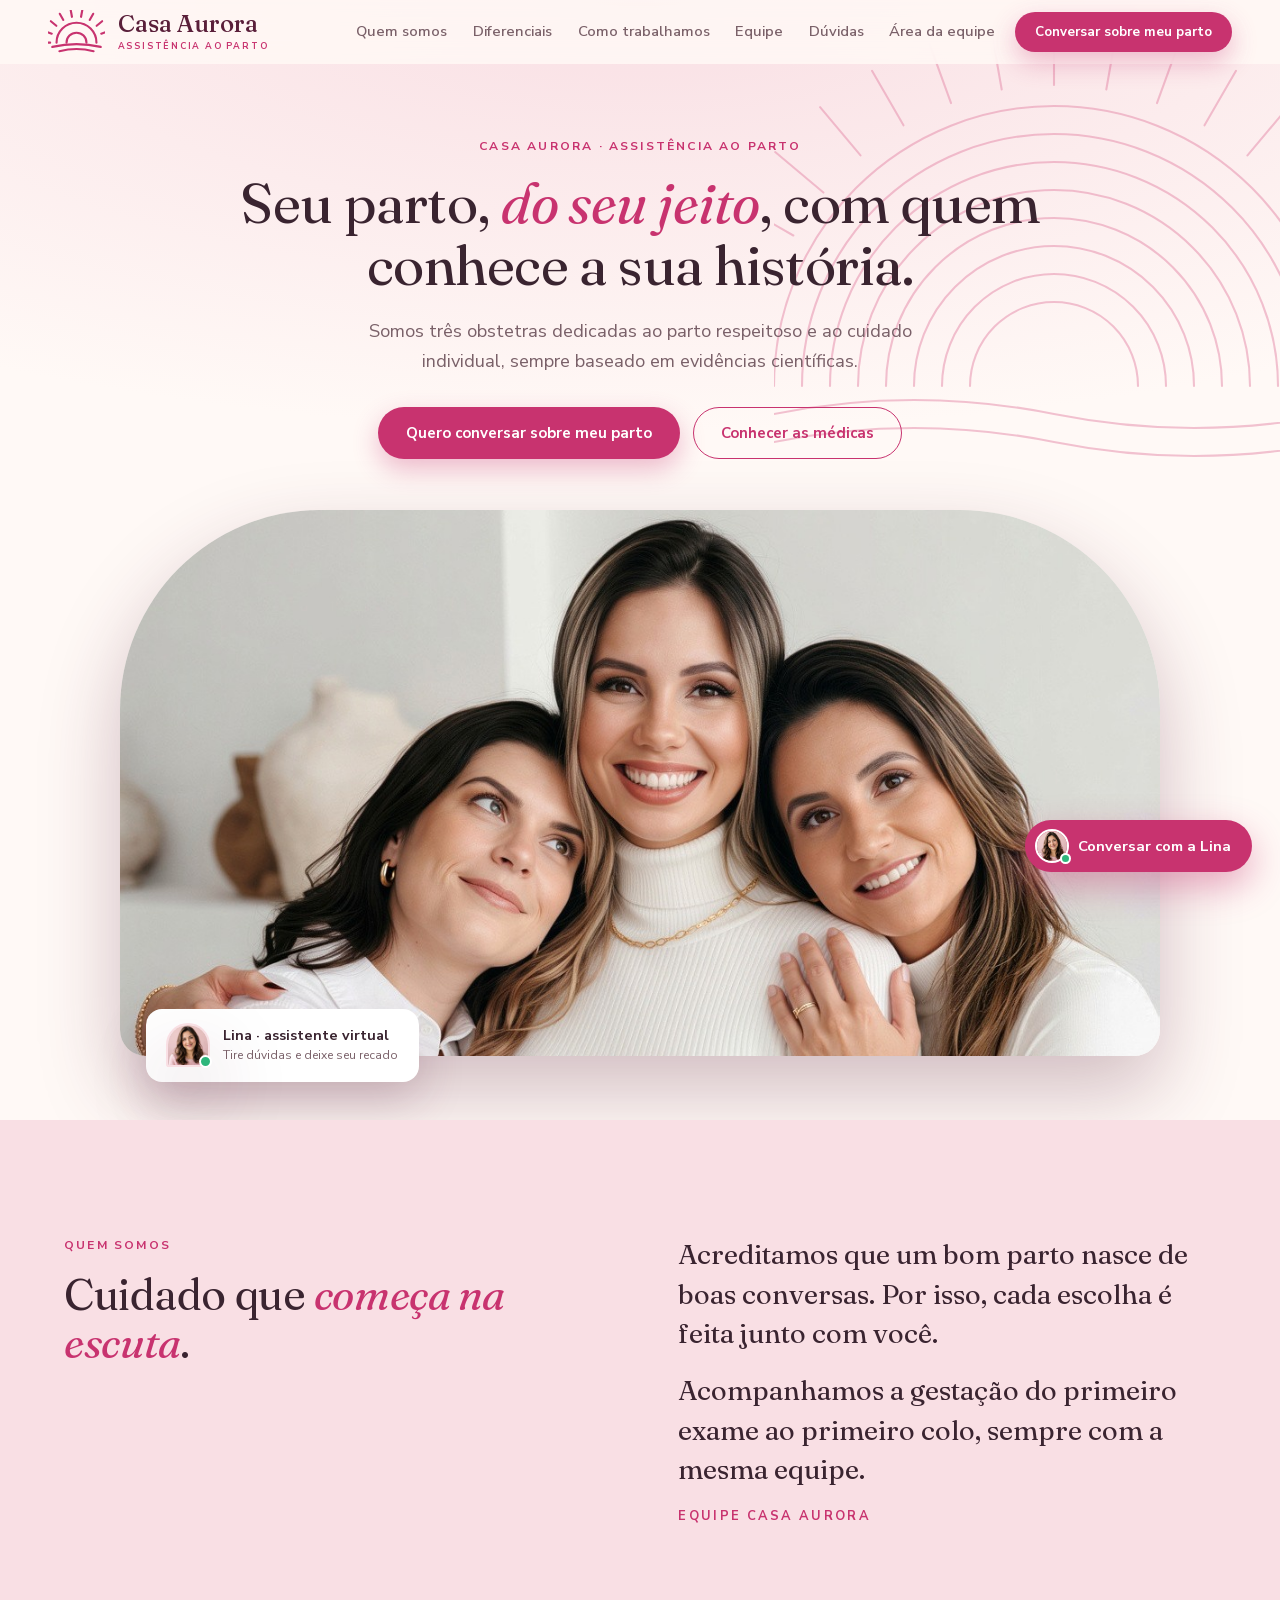
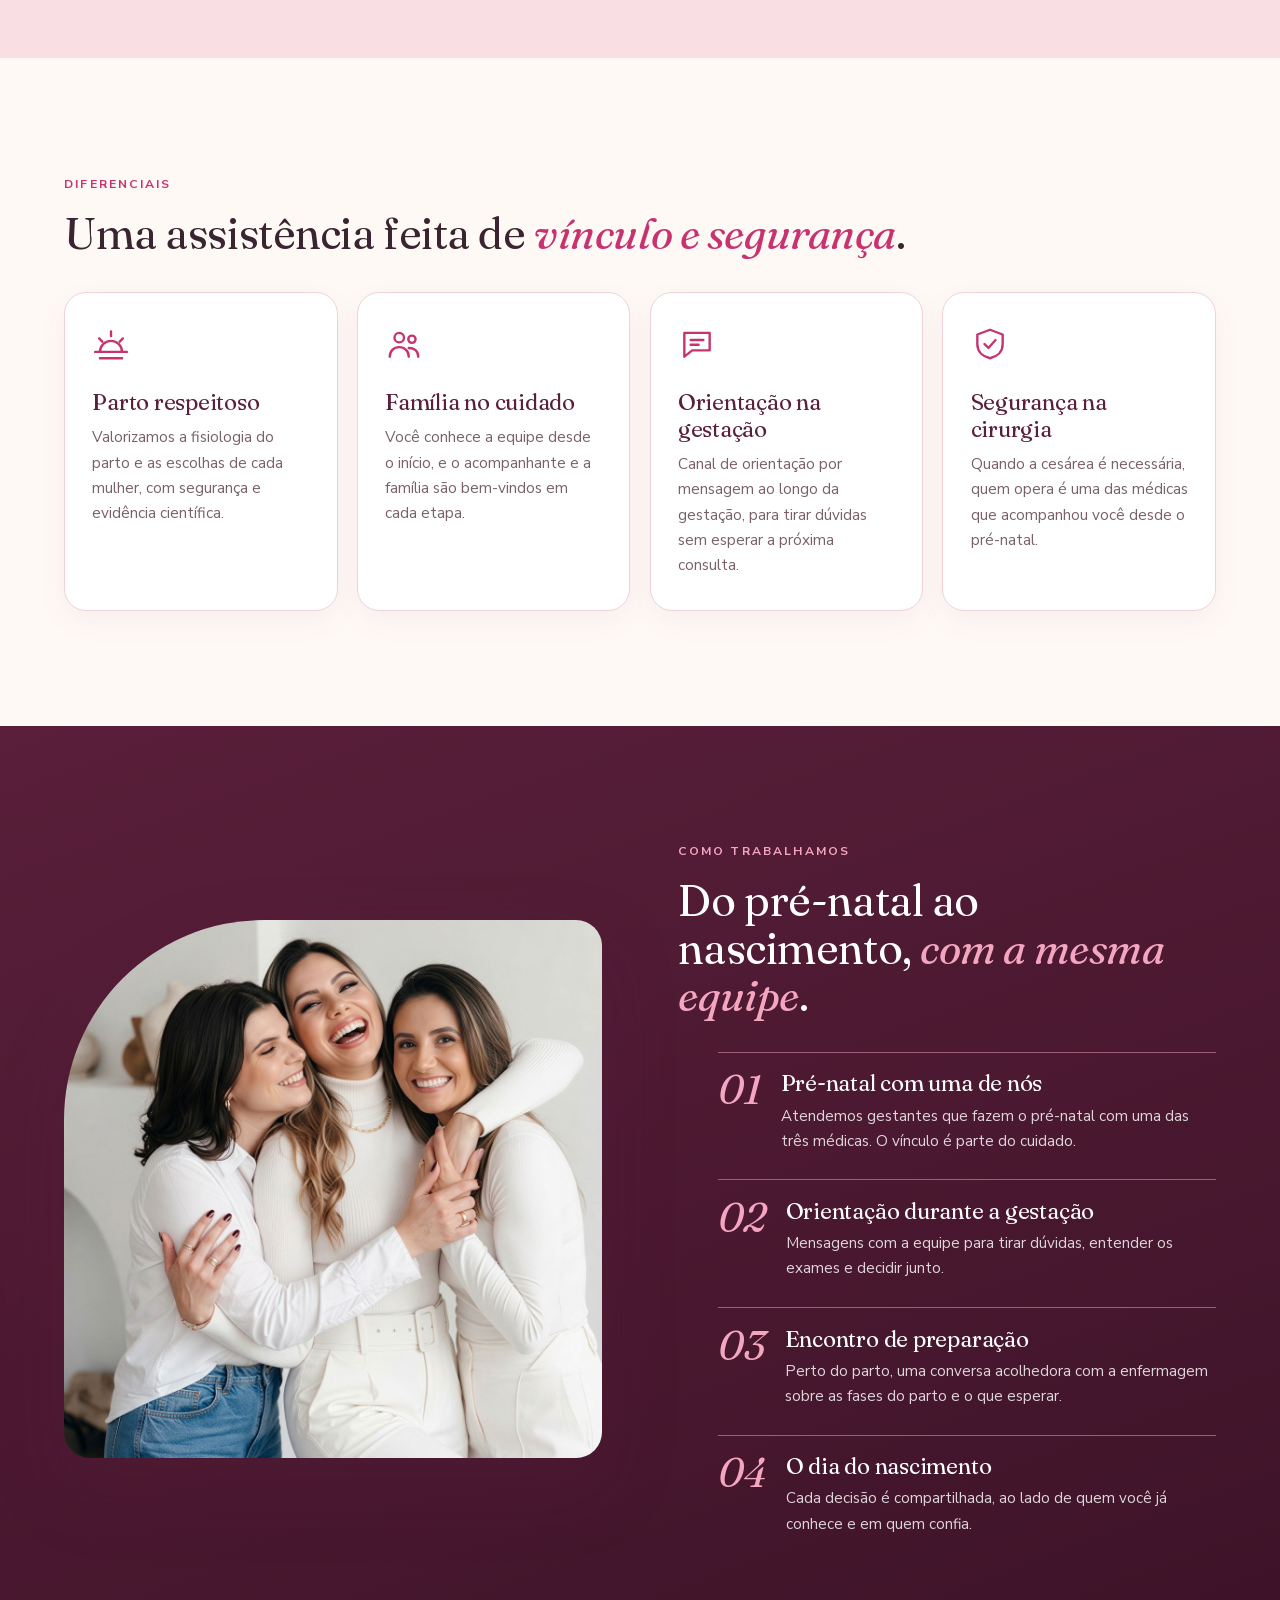
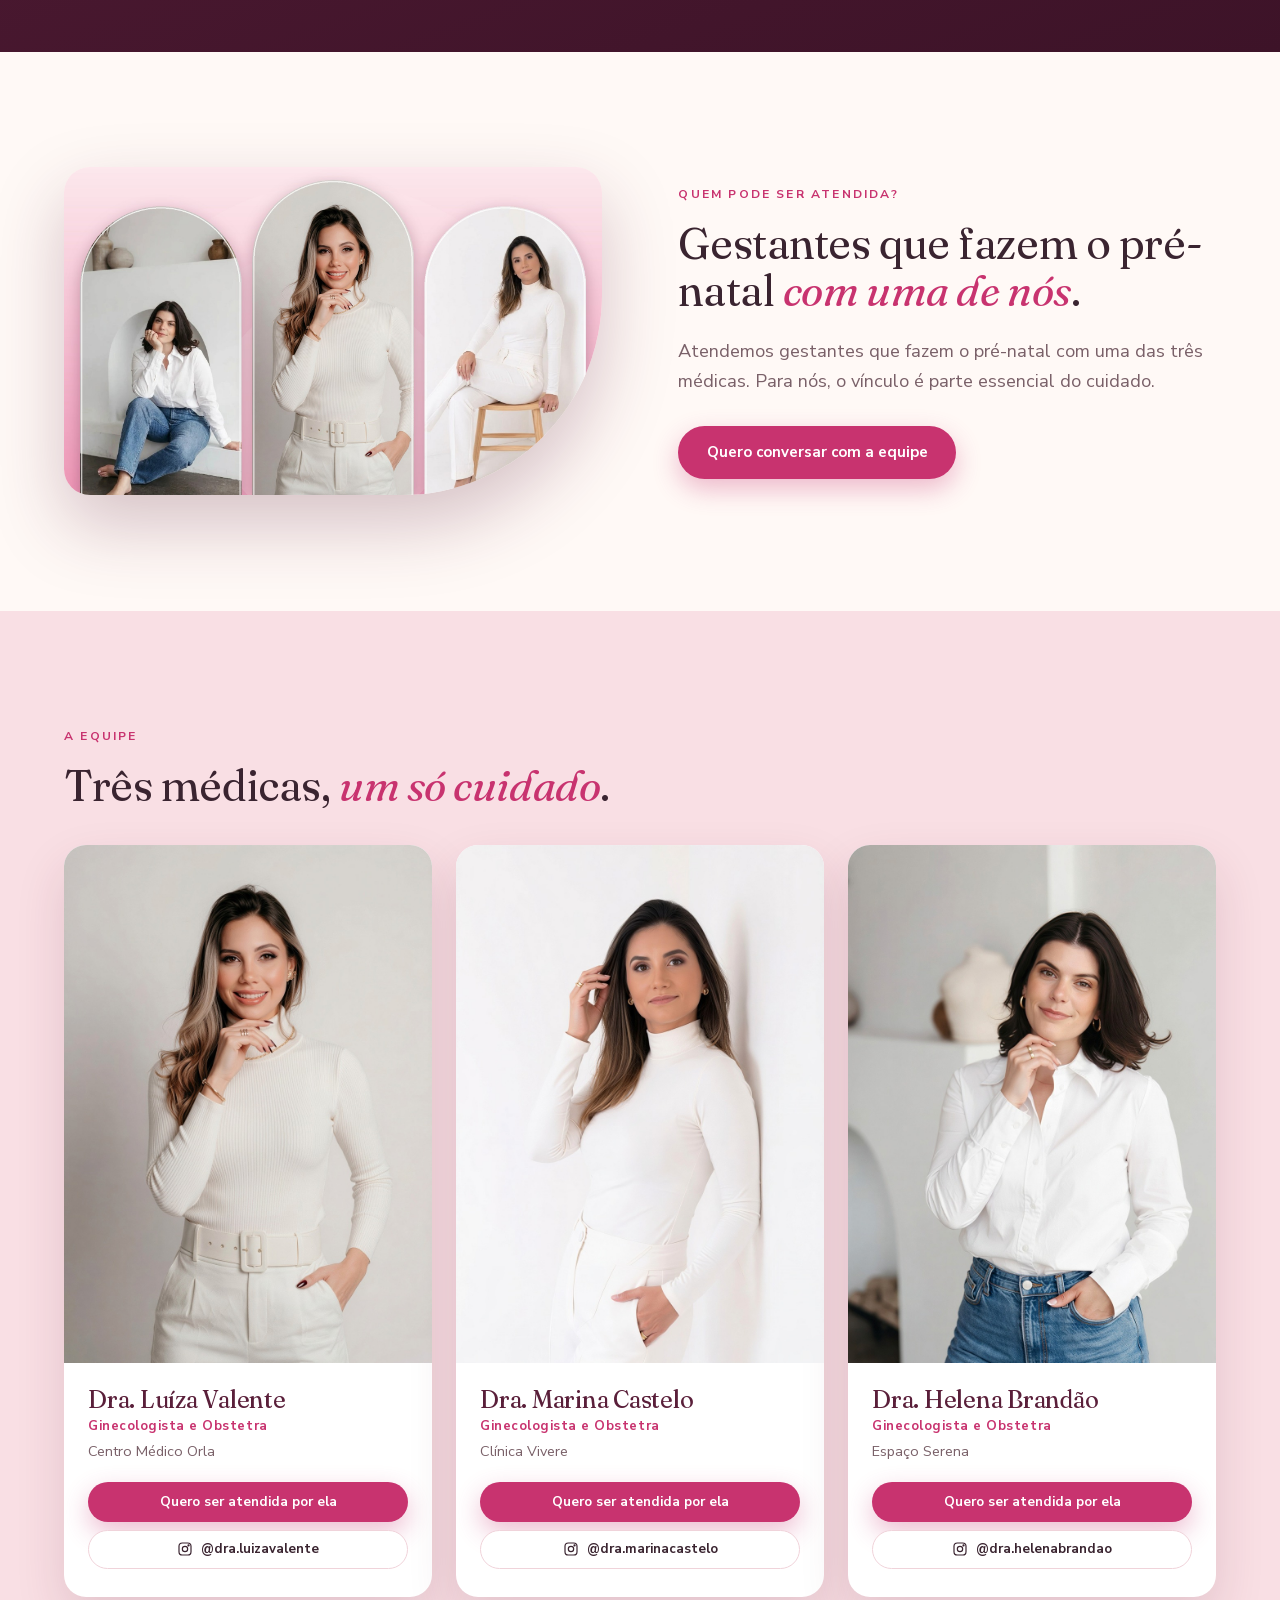
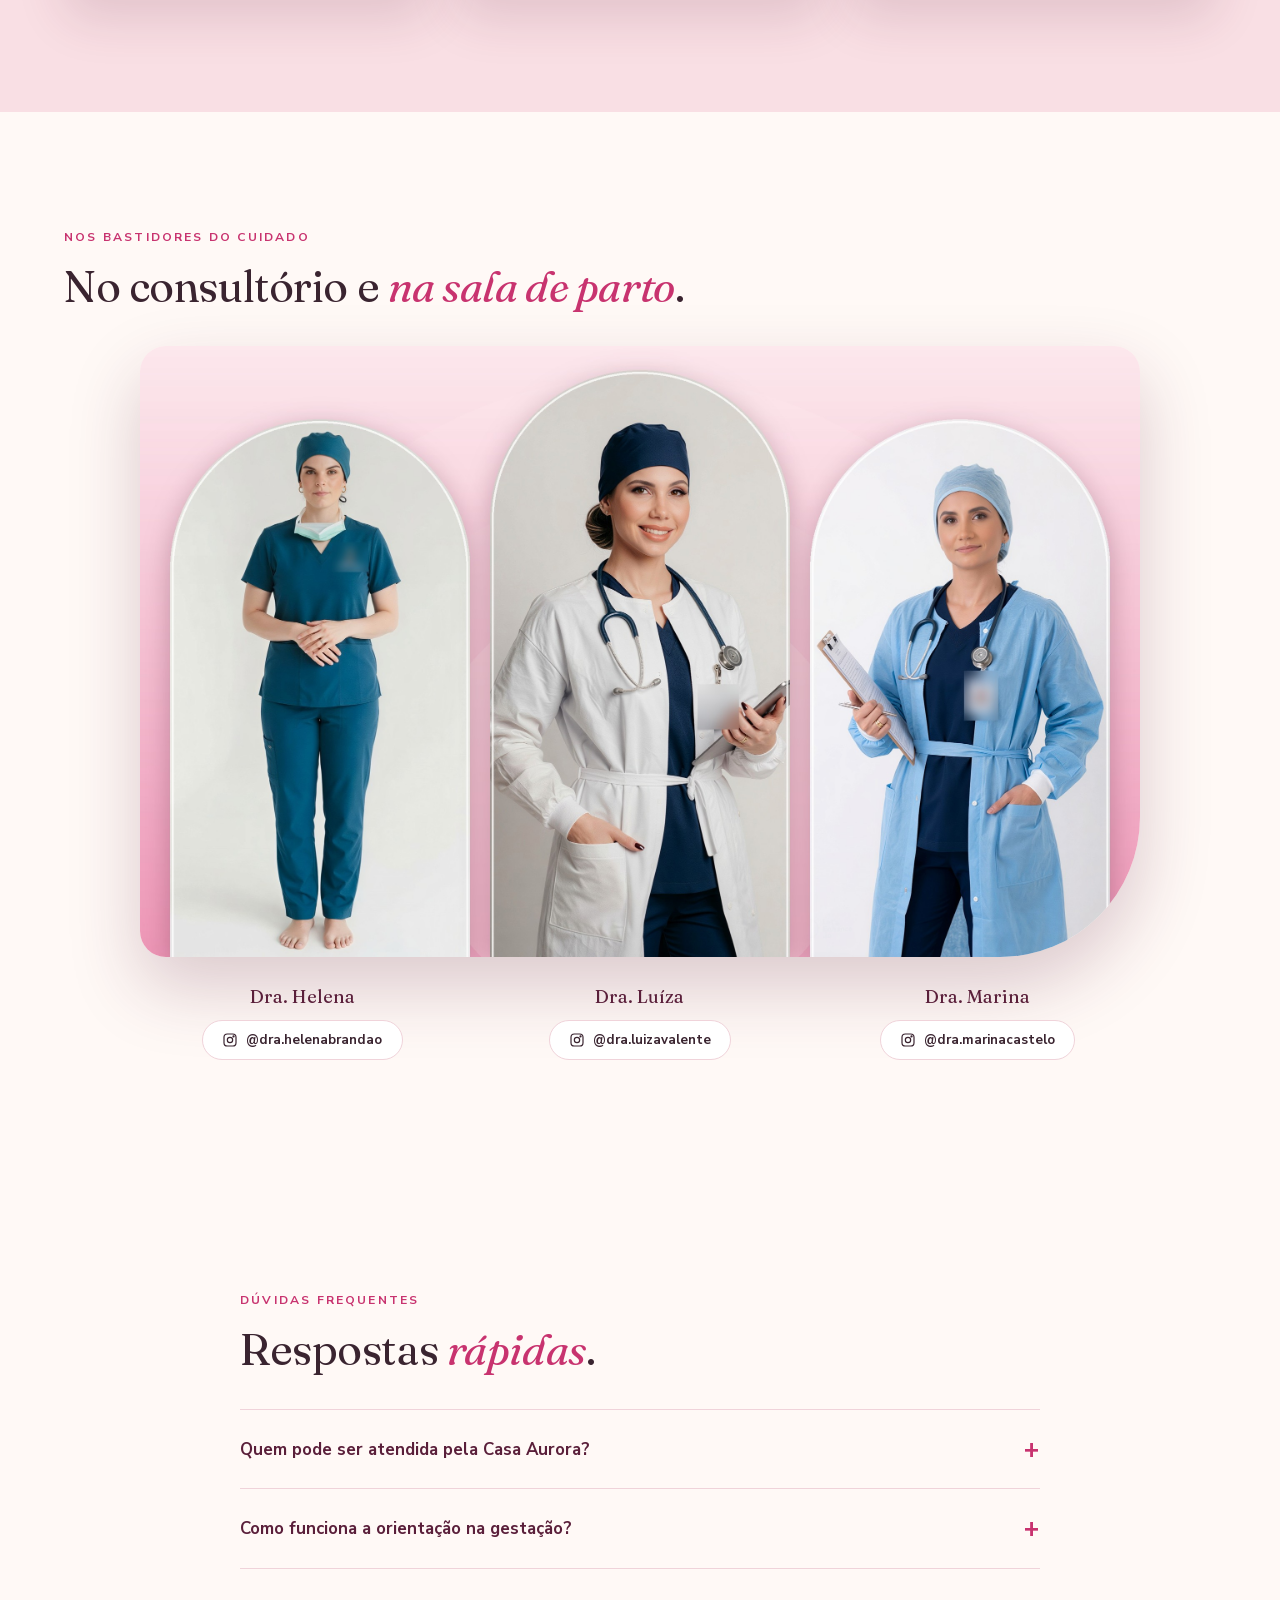
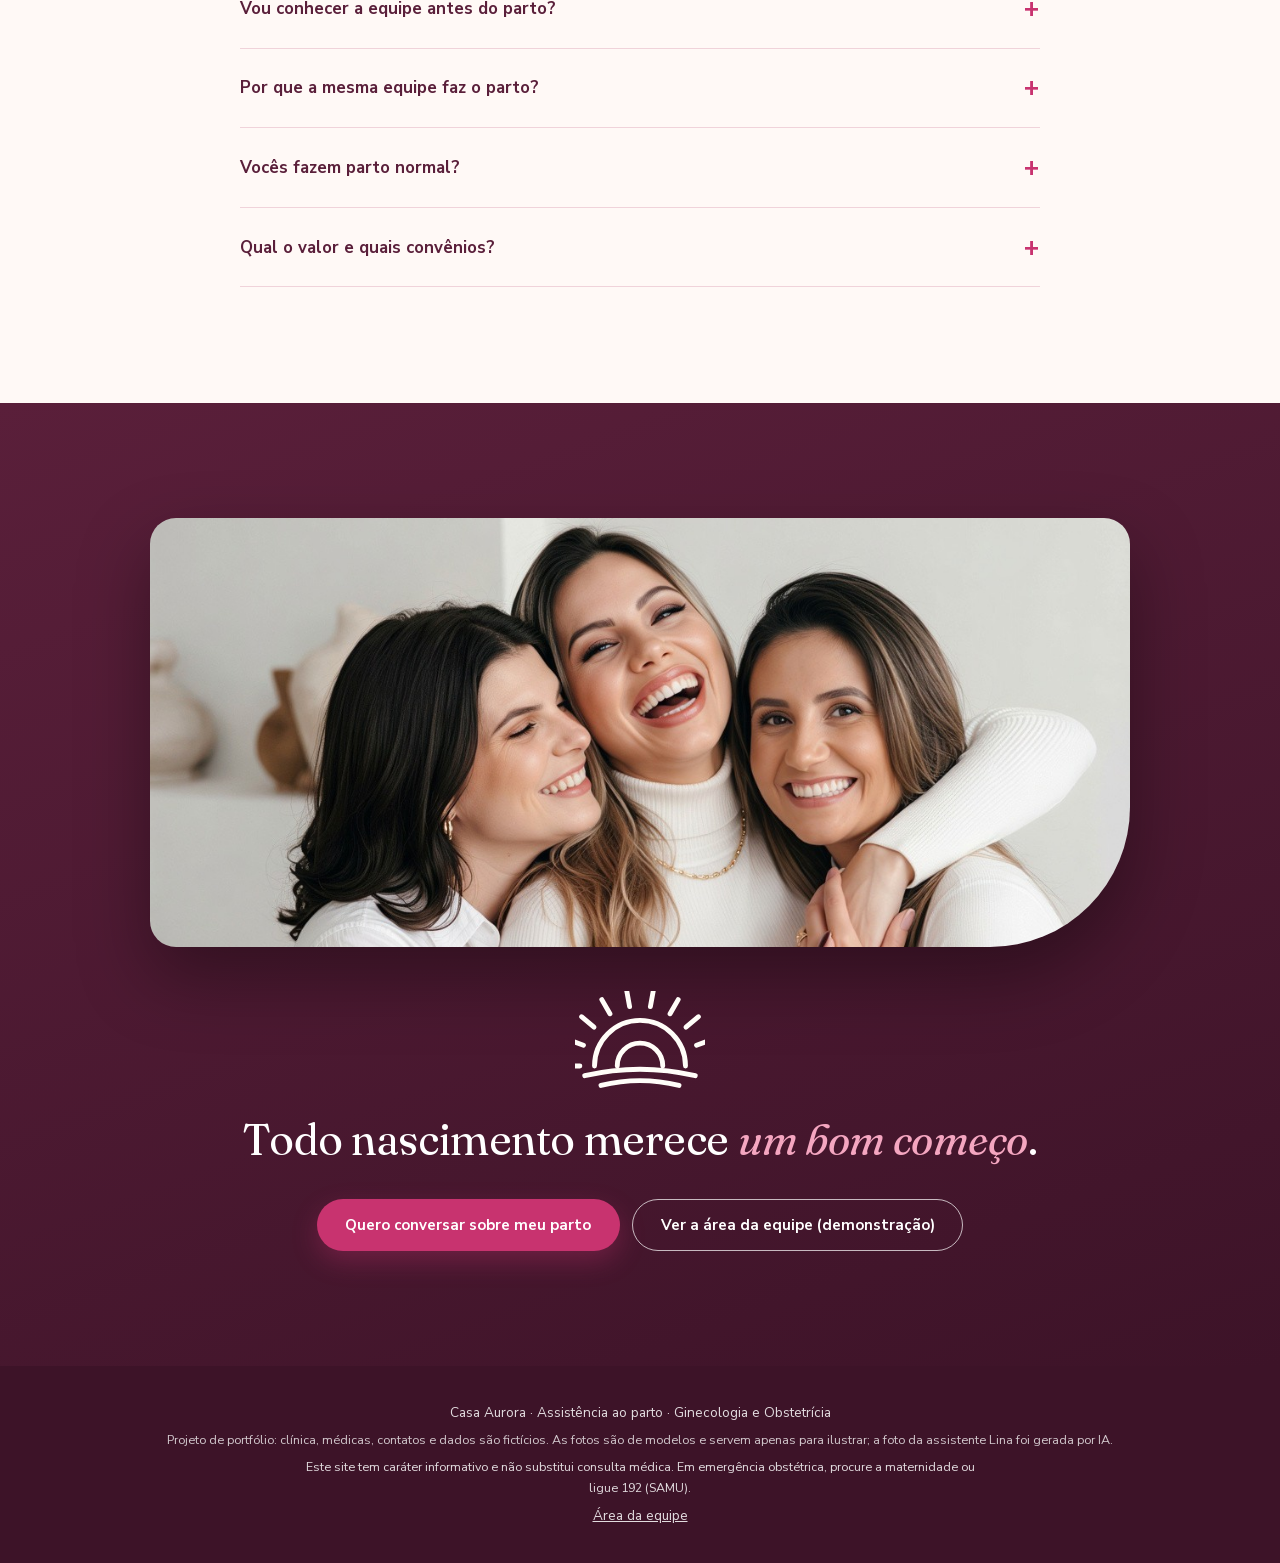
==== index.html @ e0a554c4 "Casa Aurora: landing, assistente Lina e área da equipe (projeto de portfólio) Landing responsiva com" ====
<!doctype html>
<html lang="pt-BR">
<head>
<meta charset="utf-8">
<meta name="viewport" content="width=device-width, initial-scale=1">
<title>Casa Aurora | Assistência ao Parto</title>
<meta name="description" content="Casa Aurora (clínica fictícia de portfólio): três obstetras dedicadas ao parto respeitoso e ao cuidado individual. Converse sobre o seu plano de parto.">
<meta name="robots" content="noindex">
<meta name="theme-color" content="#f9dfe4">
<link rel="preload" href="assets/fonts/fraunces-normal-400.woff2" as="font" type="font/woff2" crossorigin>
<link rel="preload" href="assets/fonts/nunito-sans-normal-400.woff2" as="font" type="font/woff2" crossorigin>
<link rel="stylesheet" href="css/fonts.css?v=20261018u1">
<link rel="stylesheet" href="css/site.css?v=20261018u1">
</head>
<body class="lp">

<header class="topo" id="topo">
  <a class="marca" href="#inicio" aria-label="Casa Aurora, início"><img src="assets/logo-mark-rosa.svg" alt="" width="57" height="44"><span class="marca-txt"><b>Casa Aurora</b><small>Assistência ao parto</small></span></a>
  <nav class="menu" id="menu" aria-label="Principal">
    <a href="#manifesto">Quem somos</a><a href="#diferenciais">Diferenciais</a><a href="#como">Como trabalhamos</a><a href="#equipe">Equipe</a><a href="#duvidas">Dúvidas</a><a href="painel.html" class="menu-equipe">Área da equipe</a>
  </nav>
  <button class="btn btn-terra btn-sm" data-abrir-chat>Conversar sobre meu parto</button>
  <button class="burger" id="burger" aria-label="Abrir menu" aria-expanded="false"><span></span><span></span></button>
</header>

<main>
  <section class="hero" id="inicio">
    <img class="marca-dagua rosa" src="assets/aurora-arcos-rosa.svg" alt="" aria-hidden="true">
    <div class="hero-txt reveal">
      <p class="etiqueta">Casa Aurora · Assistência ao parto</p>
      <h1>Seu parto, <em>do seu jeito</em>, com quem conhece a sua história.</h1>
      <p class="lead">Somos três obstetras dedicadas ao parto respeitoso e ao cuidado individual, sempre baseado em evidências científicas.</p>
      <div class="acoes">
        <button class="btn btn-terra" data-abrir-chat>Quero conversar sobre meu parto</button>
        <a class="btn btn-linha" href="#equipe">Conhecer as médicas</a>
      </div>
    </div>
    <figure class="hero-foto reveal">
      <img src="assets/equipe-abraco.jpg" alt="As três médicas da Casa Aurora abraçadas" width="843" height="470" fetchpriority="high">
      <button class="cartao-flutuante" data-abrir-chat>
        <span class="fab-av-wrap"><img class="fab-av" src="assets/lina.jpg" alt="" width="44" height="44"><span class="ponto"></span></span>
        <span><strong data-cfg="assistente"></strong> · assistente virtual<br><small>Tire dúvidas e deixe seu recado</small></span>
      </button>
    </figure>
  </section>

  <section class="sec sec-escuro" id="manifesto">
    <div class="miolo duas">
      <div class="reveal">
        <p class="etiqueta">Quem somos</p>
        <h2>Cuidado que <em>começa na escuta</em>.</h2>
      </div>
      <div class="reveal texto-grande">
        <p>Acreditamos que um bom parto nasce de boas conversas. Por isso, cada escolha é feita junto com você.</p>
        <p>Acompanhamos a gestação do primeiro exame ao primeiro colo, sempre com a mesma equipe.</p>
        <p class="assina">Equipe Casa Aurora</p>
      </div>
    </div>
  </section>

  <section class="sec" id="diferenciais">
    <div class="miolo">
      <p class="etiqueta reveal">Diferenciais</p>
      <h2 class="reveal">Uma assistência feita de <em>vínculo e segurança</em>.</h2>
      <div class="grade" id="diferenciaisGrade"></div>
    </div>
  </section>

  <section class="sec sec-marrom" id="como">
    <div class="miolo duas centro-v">
      <figure class="reveal foto-arco inv"><img src="assets/equipe-marrom.jpg" alt="As três médicas da Casa Aurora rindo juntas" loading="lazy" width="843" height="843"></figure>
      <div>
        <p class="etiqueta reveal">Como trabalhamos</p>
        <h2 class="reveal">Do pré-natal ao nascimento, <em>com a mesma equipe</em>.</h2>
        <ol class="passos vert" id="passos"></ol>
      </div>
    </div>
  </section>

  <section class="sec" id="contratar">
    <div class="miolo duas centro-v">
      <figure class="reveal foto-arco"><img src="assets/trio-consultorio.jpg" alt="As três médicas da Casa Aurora no consultório" loading="lazy" width="1800" height="1100"></figure>
      <div class="reveal">
        <p class="etiqueta">Quem pode ser atendida?</p>
        <h2>Gestantes que fazem o pré-natal <em>com uma de nós</em>.</h2>
        <p class="lead">Atendemos gestantes que fazem o pré-natal com uma das três médicas. Para nós, o vínculo é parte essencial do cuidado.</p>
        <button class="btn btn-terra" data-abrir-chat>Quero conversar com a equipe</button>
      </div>
    </div>
  </section>

  <section class="sec sec-escuro" id="equipe">
    <div class="miolo">
      <p class="etiqueta reveal">A equipe</p>
      <h2 class="reveal">Três médicas, <em>um só cuidado</em>.</h2>
      <div class="equipe" id="equipeGrade"></div>
    </div>
  </section>

  <section class="sec" id="bastidores">
    <div class="miolo">
      <p class="etiqueta reveal">Nos bastidores do cuidado</p>
      <h2 class="reveal">No consultório e <em>na sala de parto</em>.</h2>
      <figure class="reveal foto-larga"><img src="assets/trio-uniformes.jpg" alt="As três médicas da Casa Aurora de uniforme" loading="lazy" width="2400" height="1467"></figure>
      <div class="ig-trio reveal" id="igTrio"></div>
    </div>
  </section>

  <section class="sec" id="duvidas">
    <div class="miolo estreito">
      <p class="etiqueta reveal">Dúvidas frequentes</p>
      <h2 class="reveal">Respostas <em>rápidas</em>.</h2>
      <div class="faq" id="faq"></div>
    </div>
  </section>

  <section class="sec sec-marrom final">
    <img class="marca-dagua esq" src="assets/aurora-arcos.svg" alt="" aria-hidden="true">
    <div class="miolo centrado reveal">
      <figure class="faixa"><img src="assets/equipe-sentadas.jpg" alt="A equipe Casa Aurora" loading="lazy" width="843" height="368"></figure>
      <img class="logo-final" src="assets/logo-mark.svg" alt="Casa Aurora" width="130" height="100" loading="lazy">
      <h2>Todo nascimento merece <em>um bom começo</em>.</h2>
      <div class="acoes centro">
        <button class="btn btn-terra" data-abrir-chat>Quero conversar sobre meu parto</button>
        <a class="btn btn-linha" href="painel.html">Ver a área da equipe (demonstração)</a>
      </div>
    </div>
  </section>
</main>

<footer class="rodape">
  <p>Casa Aurora · Assistência ao parto · Ginecologia e Obstetrícia</p>
  <p class="demo-nota">Projeto de portfólio: clínica, médicas, contatos e dados são fictícios. As fotos são de modelos e servem apenas para ilustrar; a foto da assistente Lina foi gerada por IA.</p>
  <p class="aviso">Este site tem caráter informativo e não substitui consulta médica. Em emergência obstétrica, procure a maternidade ou ligue 192 (SAMU).</p>
  <p><a href="painel.html">Área da equipe</a></p>
</footer>

<script src="js/config.js?v=20261018u1"></script>
<script src="js/db.js?v=20261018u1"></script>
<script src="js/site.js?v=20261018u1"></script>
<script src="js/assistant.js?v=20261018u1"></script>
</body>
</html>
---- css/fonts.css ----
/* Fontes hospedadas no próprio site (Fraunces e Nunito Sans, licença OFL), sem chamadas ao Google */
@font-face{font-family:'Fraunces';font-style:italic;font-weight:400;font-display:swap;src:url(../assets/fonts/fraunces-italic-400.woff2) format('woff2');unicode-range:U+0000-00FF, U+0131, U+0152-0153, U+02BB-02BC, U+02C6, U+02DA, U+02DC, U+0304, U+0308, U+0329, U+2000-206F, U+20AC, U+2122, U+2191, U+2193, U+2212, U+2215, U+FEFF, U+FFFD}
@font-face{font-family:'Fraunces';font-style:normal;font-weight:400;font-display:swap;src:url(../assets/fonts/fraunces-normal-400.woff2) format('woff2');unicode-range:U+0000-00FF, U+0131, U+0152-0153, U+02BB-02BC, U+02C6, U+02DA, U+02DC, U+0304, U+0308, U+0329, U+2000-206F, U+20AC, U+2122, U+2191, U+2193, U+2212, U+2215, U+FEFF, U+FFFD}
@font-face{font-family:'Fraunces';font-style:normal;font-weight:500;font-display:swap;src:url(../assets/fonts/fraunces-normal-400.woff2) format('woff2');unicode-range:U+0000-00FF, U+0131, U+0152-0153, U+02BB-02BC, U+02C6, U+02DA, U+02DC, U+0304, U+0308, U+0329, U+2000-206F, U+20AC, U+2122, U+2191, U+2193, U+2212, U+2215, U+FEFF, U+FFFD}
@font-face{font-family:'Nunito Sans';font-style:normal;font-weight:400;font-display:swap;src:url(../assets/fonts/nunito-sans-normal-400.woff2) format('woff2');unicode-range:U+0000-00FF, U+0131, U+0152-0153, U+02BB-02BC, U+02C6, U+02DA, U+02DC, U+0304, U+0308, U+0329, U+2000-206F, U+20AC, U+2122, U+2191, U+2193, U+2212, U+2215, U+FEFF, U+FFFD}
@font-face{font-family:'Nunito Sans';font-style:normal;font-weight:600;font-display:swap;src:url(../assets/fonts/nunito-sans-normal-400.woff2) format('woff2');unicode-range:U+0000-00FF, U+0131, U+0152-0153, U+02BB-02BC, U+02C6, U+02DA, U+02DC, U+0304, U+0308, U+0329, U+2000-206F, U+20AC, U+2122, U+2191, U+2193, U+2212, U+2215, U+FEFF, U+FFFD}
@font-face{font-family:'Nunito Sans';font-style:normal;font-weight:700;font-display:swap;src:url(../assets/fonts/nunito-sans-normal-400.woff2) format('woff2');unicode-range:U+0000-00FF, U+0131, U+0152-0153, U+02BB-02BC, U+02C6, U+02DA, U+02DC, U+0304, U+0308, U+0329, U+2000-206F, U+20AC, U+2122, U+2191, U+2193, U+2212, U+2215, U+FEFF, U+FFFD}
---- css/site.css ----
:root{
  /* paleta Casa Aurora: rosa bebê, off-white e rosa forte */
  --off:#fff9f6; --bebe:#f9dfe4; --bebe2:#fcecef; --pink:#c8336f; --pinkd:#a62459; --pinkl:#f4a6c0; --berry:#5a1f3a; --berry2:#3d1328; --texto:#3a2430; --muted:#7a6169; --borda:#f0d3da;
  /* nomes herdados (painel e chat) */
  --s1:#f9dfe4; --s2:#5a1f3a; --marfim:#fff9f6; --papel:#fbeef0; --verde:#5a1f3a; --ouro:#c8336f; --ouro2:#f4a6c0; --tinta:#3a2430; --suave:#7a6169; --linha:#f0d3da; --raio:22px;
  --serif:'Fraunces',Georgia,serif; --sans:'Nunito Sans',system-ui,sans-serif;
}
*{box-sizing:border-box;margin:0}
html{scroll-behavior:smooth;scroll-padding-top:84px}
body{font-family:var(--sans);color:var(--texto);background:var(--off);line-height:1.65;-webkit-font-smoothing:antialiased;overflow-x:hidden}
main{overflow-x:clip}
body.lp{background:var(--off);color:var(--texto)}
img{max-width:100%;height:auto;display:block}
a{color:inherit}
em{font-style:italic;color:var(--pink)}
h1,h2,h3{font-family:var(--serif);font-weight:400;letter-spacing:-.01em}
h1,h2{line-height:1.1}
h1{font-size:clamp(2.1rem,4.9vw,3.5rem)}
h2{font-size:clamp(1.8rem,3.8vw,2.7rem);margin-bottom:2.2rem}
.lead{font-size:1.14rem;color:var(--muted);max-width:38rem;margin:1.3rem 0 1.9rem}
.etiqueta{font-size:.76rem;letter-spacing:.18em;text-transform:uppercase;color:var(--pink);font-weight:700;margin-bottom:1rem}

/* topo */
.topo{position:fixed;inset:0 0 auto 0;z-index:50;display:flex;align-items:center;gap:1.2rem;padding:.6rem clamp(1rem,4vw,3rem);background:rgba(255,249,246,.82);backdrop-filter:blur(14px);border-bottom:1px solid transparent;transition:.3s}
.topo.rolou{background:rgba(255,249,246,.95);border-color:var(--borda);box-shadow:0 8px 30px rgba(90,31,58,.08)}
.marca{display:flex;align-items:center;gap:.8rem;text-decoration:none;margin-right:auto}
.marca img{width:auto;height:44px}
.marca-txt{display:flex;flex-direction:column;line-height:1;color:var(--berry)}
.marca-txt b{font:500 1.5rem/1 var(--serif);white-space:nowrap}
.marca-txt small{font:700 .56rem/1 var(--sans);letter-spacing:.2em;text-transform:uppercase;color:var(--pink);margin-top:.35rem}
.menu{display:flex;gap:1.6rem}
.menu a{text-decoration:none;font-size:.92rem;color:var(--muted);position:relative;font-weight:600;white-space:nowrap}
.menu a::after{content:"";position:absolute;left:0;bottom:-4px;width:0;height:2px;background:var(--pink);transition:.3s}
.menu a:hover{color:var(--berry)}.menu a:hover::after{width:100%}
.burger{display:none;background:none;border:0;width:40px;height:40px;cursor:pointer;position:relative}
.burger span{position:absolute;left:9px;right:9px;height:2px;background:var(--berry);transition:.3s}
.burger span:first-child{top:15px}.burger span:last-child{top:23px}
.burger[aria-expanded=true] span:first-child{top:19px;transform:rotate(45deg)}
.burger[aria-expanded=true] span:last-child{top:19px;transform:rotate(-45deg)}

/* botões */
.btn{display:inline-flex;align-items:center;justify-content:center;gap:.5rem;padding:.95rem 1.7rem;border-radius:999px;font:700 .94rem var(--sans);text-decoration:none;border:1.5px solid transparent;cursor:pointer;transition:transform .25s,box-shadow .25s,background .25s,color .25s;text-align:center}
.btn:hover{transform:translateY(-2px)}
.btn:focus-visible,.burger:focus-visible,.cartao-flutuante:focus-visible,.faq button:focus-visible,.chips button:focus-visible{outline:3px solid var(--pinkl);outline-offset:3px}
.btn-sm{padding:.62rem 1.2rem;font-size:.83rem;white-space:nowrap}
.btn-terra{background:var(--pink);color:#fff;box-shadow:0 10px 26px rgba(200,51,111,.32)}
.btn-terra:hover{background:var(--pinkd);box-shadow:0 14px 32px rgba(200,51,111,.4)}
.btn-ouro{background:var(--pink);color:#fff}
.btn-linha{border-color:var(--pink);color:var(--pink);background:transparent}
.btn-linha:hover{background:var(--pink);color:#fff}
.sec-marrom .btn-linha{border-color:rgba(255,255,255,.7);color:#fff}
.sec-marrom .btn-linha:hover{background:#fff;color:var(--berry)}
.btn-linha-escura{border-color:var(--borda);color:var(--texto);background:#fff}
.btn-linha-escura:hover{border-color:var(--pink);color:var(--pink)}

/* hero */
.hero{position:relative;padding:8.5rem clamp(1rem,5vw,5rem) 4rem;max-width:1240px;margin:auto;text-align:center;isolation:isolate}
.hero::before{content:"";position:absolute;z-index:-2;inset:0 -50vw;background:radial-gradient(70% 55% at 50% 0%,var(--bebe) 0%,rgba(249,223,228,0) 70%)}
.hero-txt{max-width:50rem;margin:auto}
.hero .lead{margin-inline:auto}
.acoes{display:flex;gap:.8rem;flex-wrap:wrap;justify-content:center}
.acoes.centro{justify-content:center}
.marca-dagua{position:absolute;z-index:-1;width:min(560px,80vw);right:-6%;top:2%;opacity:.13;pointer-events:none}
.marca-dagua.rosa{opacity:.5}
.marca-dagua.esq{right:auto;left:-8%;top:auto;bottom:-10%}
.hero-foto{position:relative;margin:3.2rem auto 0;max-width:1040px}
.hero-foto img{width:100%;border-radius:200px 200px 26px 26px;aspect-ratio:16/8.4;object-fit:cover;object-position:center 30%;box-shadow:0 34px 80px rgba(90,31,58,.28)}
.cartao-flutuante{position:absolute;left:1.6rem;bottom:-1.6rem;display:flex;align-items:center;gap:.8rem;padding:.9rem 1.3rem;background:#fff;color:var(--texto);border:0;border-radius:16px;box-shadow:0 18px 45px rgba(90,31,58,.22);cursor:pointer;text-align:left;font:700 .9rem/1.35 var(--sans);animation:flutua 5s ease-in-out infinite}
.cartao-flutuante small{color:var(--muted);font-weight:400}
.ponto{width:11px;height:11px;border-radius:50%;background:#2fb67c;animation:pulsa 2s infinite;flex:none}
@keyframes flutua{50%{transform:translateY(-8px)}}
@keyframes pulsa{0%{box-shadow:0 0 0 0 rgba(47,182,124,.6)}70%{box-shadow:0 0 0 12px rgba(47,182,124,0)}100%{box-shadow:0 0 0 0 rgba(47,182,124,0)}}

/* seções */
.sec{position:relative;padding:clamp(4rem,9vw,7.5rem) clamp(1rem,5vw,5rem);overflow:hidden}
.sec-escuro{background:var(--bebe)}
.sec-marrom{background:linear-gradient(160deg,var(--berry),var(--berry2));color:#fff}
.sec-marrom .lead{color:rgba(255,255,255,.85)}
.sec-marrom em{color:var(--pinkl)}
.sec-marrom .etiqueta{color:var(--pinkl)}
.miolo{max-width:1180px;margin:auto;position:relative}
.miolo.estreito{max-width:800px}
.miolo.duas{display:grid;grid-template-columns:1fr 1fr;gap:clamp(2rem,6vw,5rem);align-items:start}
.miolo.duas.centro-v{align-items:center}
.miolo.duas h2{margin-bottom:0}
.miolo.centrado{text-align:center}
.texto-grande p{font-family:var(--serif);font-size:clamp(1.3rem,2.4vw,1.7rem);line-height:1.45;margin-bottom:1.1rem;color:var(--texto)}
.assina{font-family:var(--sans)!important;font-size:.8rem!important;letter-spacing:.18em;text-transform:uppercase;color:var(--pink)!important;font-weight:700}
.foto-arco img{border-radius:26px 26px 200px 26px;box-shadow:0 30px 70px rgba(90,31,58,.25);aspect-ratio:4/3;object-fit:cover;width:100%}
.foto-arco.inv img{border-radius:200px 26px 26px 26px;aspect-ratio:1/1}
.faixa{max-width:980px;margin:0 auto 2.8rem}
.faixa img{border-radius:26px 26px 140px 26px;aspect-ratio:16/7;object-fit:cover;width:100%;box-shadow:0 30px 70px rgba(0,0,0,.35)}
.logo-final{margin:0 auto 1.5rem;width:130px}

.grade{display:grid;grid-template-columns:repeat(auto-fit,minmax(240px,1fr));gap:1.2rem}
.cartao{background:#fff;border:1px solid var(--borda);border-radius:var(--raio);padding:2rem 1.7rem;transition:transform .35s,box-shadow .35s,border-color .35s;box-shadow:0 10px 30px rgba(90,31,58,.05)}
.cartao:hover{transform:translateY(-6px);box-shadow:0 22px 50px rgba(200,51,111,.14);border-color:var(--pinkl)}
.cartao svg{width:38px;height:38px;stroke:var(--pink);fill:none;stroke-width:1.5;stroke-linecap:round;stroke-linejoin:round;margin-bottom:1.1rem}
.cartao h3{font-size:1.4rem;margin-bottom:.5rem;line-height:1.2;color:var(--berry)}
.cartao p{color:var(--muted);font-size:.96rem}
.grade .cartao{opacity:0;transform:translateY(26px);transition:opacity .7s,transform .7s,box-shadow .35s,border-color .35s}
.grade .cartao.vis{opacity:1;transform:none}
.grade .cartao.vis:hover{transform:translateY(-6px)}

.passos{list-style:none;display:grid;grid-template-columns:repeat(auto-fit,minmax(230px,1fr));gap:2rem;counter-reset:p}
.passos li{counter-increment:p;padding-top:1.4rem;border-top:1px solid rgba(244,166,192,.5)}
.passos li::before{content:"0" counter(p);font-family:var(--serif);font-size:2.8rem;color:var(--pinkl);font-style:italic;display:block;line-height:1;margin-bottom:.5rem}
.passos h3{font-size:1.4rem;margin-bottom:.4rem;line-height:1.2}
.passos p{color:rgba(255,255,255,.82);font-size:.95rem}
.passos.vert{grid-template-columns:1fr;gap:1.6rem;margin-top:2rem}
.passos.vert li{display:grid;grid-template-columns:auto 1fr;column-gap:1.2rem;padding-top:1.1rem}
.passos.vert li::before{grid-row:span 2;font-size:2.5rem}

.equipe{display:grid;grid-template-columns:repeat(auto-fit,minmax(270px,1fr));gap:1.5rem}
.medica{background:#fff;color:var(--texto);border-radius:var(--raio);overflow:hidden;box-shadow:0 22px 50px rgba(90,31,58,.14);display:flex;flex-direction:column;transition:transform .4s}
.medica:hover{transform:translateY(-6px)}
.medica-foto img{width:100%;aspect-ratio:44/62;object-fit:cover;object-position:center top}
.medica-info{padding:1.4rem 1.5rem 1.7rem;display:grid;gap:.15rem}
.medica h3{font-size:1.5rem;color:var(--berry);line-height:1.15}
.cargo{color:var(--pink);font-weight:700;font-size:.82rem;letter-spacing:.04em}
.clinica{color:var(--muted);font-size:.9rem}
.medica-acoes{display:grid;gap:.5rem;margin-top:1rem}

.faq{border-top:1px solid var(--borda)}
.faq div{border-bottom:1px solid var(--borda)}
.faq button{width:100%;display:flex;justify-content:space-between;align-items:center;gap:1rem;padding:1.3rem 0;background:none;border:0;font:700 1.05rem var(--sans);color:var(--berry);text-align:left;cursor:pointer}
.faq button::after{content:"+";font-size:1.7rem;color:var(--pink);transition:transform .3s;flex:none}
.faq button[aria-expanded=true]::after{transform:rotate(45deg)}
.faq p{max-height:0;overflow:hidden;color:var(--muted);transition:max-height .4s,padding .4s}
.faq button[aria-expanded=true]+p{max-height:240px;padding-bottom:1.3rem}

.rodape{padding:2.2rem clamp(1rem,5vw,5rem);text-align:center;font-size:.85rem;color:rgba(255,255,255,.85);display:grid;gap:.4rem;background:var(--berry2)}
.rodape .aviso{font-size:.78rem;max-width:42rem;margin:auto}
.demo-nota{font-size:.78rem;opacity:.9}

.reveal{opacity:0;transform:translateY(26px);transition:opacity .9s ease,transform .9s ease}
.reveal.vis{opacity:1;transform:none}

/* ---------- assistente ---------- */
.fab{position:fixed;right:clamp(14px,3vw,28px);bottom:clamp(14px,3vw,28px);z-index:60;display:flex;align-items:center;gap:.6rem;padding:.9rem 1.3rem;border:0;border-radius:999px;background:var(--pink);color:#fff;font:700 .92rem var(--sans);cursor:pointer;box-shadow:0 14px 36px rgba(200,51,111,.4);transition:.3s}
.fab:hover{transform:translateY(-3px);background:var(--pinkd)}
.fab.oculto{opacity:0;pointer-events:none;transform:scale(.8)}
.chat{position:fixed;right:clamp(0px,3vw,28px);bottom:clamp(0px,3vw,28px);z-index:70;width:min(410px,100%);height:min(660px,calc(100dvh - 20px));display:flex;flex-direction:column;background:#fff;color:var(--texto);border-radius:22px;box-shadow:0 30px 80px rgba(90,31,58,.35);overflow:hidden;transform:translateY(30px) scale(.97);opacity:0;pointer-events:none;transition:.35s}
.chat.aberto{transform:none;opacity:1;pointer-events:auto}
.chat-topo{display:flex;align-items:center;gap:.8rem;padding:1rem 1.2rem;background:var(--pink);color:#fff}
.chat-av{width:46px;height:46px;border-radius:50%;object-fit:cover;border:2px solid #fff;background:#fff;flex:none}
.chat-topo strong{display:block;font-size:.98rem}.chat-topo small{opacity:.9;font-size:.75rem}
.chat-fechar{margin-left:auto;background:none;border:0;color:#fff;font-size:1.6rem;cursor:pointer;line-height:1;padding:.3rem .5rem}
.chat-msgs{flex:1;overflow-y:auto;padding:1.1rem;display:flex;flex-direction:column;gap:.6rem;background:var(--off);scroll-behavior:smooth}
.msg{max-width:86%;padding:.7rem 1rem;border-radius:16px;font-size:.92rem;line-height:1.5;animation:entra .35s ease;white-space:pre-line}
.msg.bot{background:#fff;border:1px solid var(--borda);border-bottom-left-radius:4px;align-self:flex-start}
.msg.eu{background:var(--pink);color:#fff;border-bottom-right-radius:4px;align-self:flex-end}
.msg.alerta{background:#fdecea;border-color:#f3b9b2;color:#8a1f14}
.msg .btn{margin-top:.5rem;width:100%}
.digitando{display:flex;gap:4px;padding:.9rem 1rem}
.digitando i{width:7px;height:7px;border-radius:50%;background:var(--pink);animation:pula 1s infinite}
.digitando i:nth-child(2){animation-delay:.15s}.digitando i:nth-child(3){animation-delay:.3s}
@keyframes pula{50%{transform:translateY(-5px);opacity:.5}}
@keyframes entra{from{opacity:0;transform:translateY(8px)}}
.chips{display:flex;flex-wrap:wrap;gap:.45rem;padding:.2rem 1.1rem .8rem;background:var(--off)}
.chips button{padding:.5rem .95rem;border-radius:999px;border:1.5px solid var(--pink);background:#fff;color:var(--pinkd);font:700 .83rem var(--sans);cursor:pointer;transition:.2s}
.chips button:hover{background:var(--pink);color:#fff}
.chat-form{display:flex;gap:.5rem;padding:.8rem;border-top:1px solid var(--borda);background:#fff}
.chat-form input{flex:1;min-width:0;padding:.8rem 1rem;border:1.5px solid var(--borda);border-radius:999px;font:400 .95rem var(--sans);background:var(--off);color:var(--texto)}
.chat-form input:focus{outline:none;border-color:var(--pink)}
.chat-form button{width:44px;height:44px;border-radius:50%;border:0;background:var(--pink);color:#fff;font-size:1.1rem;cursor:pointer}
.chat-lgpd{font-size:.68rem;color:var(--muted);text-align:center;padding:0 1rem .6rem;background:#fff}
.chat .btn-ouro{color:#fff}

/* painel reaproveita .marca-sel */
.marca-sel{width:38px;height:38px;border-radius:50%;background:var(--berry);color:var(--pinkl);display:grid;place-items:center;font-family:var(--serif);font-size:1.1rem}
.marca-nome{font-family:var(--serif);font-size:1.2rem;color:var(--berry)}

@media(max-width:1180px){.menu{gap:1.1rem}.menu-equipe{display:none}.topo .btn-sm{padding:.55rem 1rem}}
@media(max-width:900px){
  .hero{padding-top:7rem}
  .hero-foto img{border-radius:120px 120px 22px 22px;aspect-ratio:4/3}
  .cartao-flutuante{left:.8rem;right:.8rem;bottom:-1.4rem}
  .miolo.duas{grid-template-columns:1fr}
  .burger{display:block}
  .topo .btn-sm{display:none}
  .marca img{height:40px}
  .menu{position:fixed;inset:66px 0 auto 0;flex-direction:column;gap:0;background:var(--off);padding:.5rem 1.2rem 1.2rem;border-bottom:1px solid var(--borda);transform:translateY(-130%);transition:.35s;box-shadow:0 20px 40px rgba(90,31,58,.12)}
  .menu.aberto{transform:none}
  .menu a{padding:1rem 0;border-bottom:1px solid var(--borda);font-size:1rem}
  .menu-equipe{display:block}
  .chat{border-radius:22px 22px 0 0;height:min(700px,92dvh)}
  .final .btn{width:100%}
  .faixa img{border-radius:20px 20px 80px 20px;aspect-ratio:4/3}.foto-arco.inv img{border-radius:120px 22px 22px 22px}
}
@media(prefers-reduced-motion:reduce){*{animation:none!important;transition:none!important}.reveal,.grade .cartao{opacity:1;transform:none}html{scroll-behavior:auto}}
@media(min-width:601px) and (max-width:1100px){#diferenciaisGrade{grid-template-columns:repeat(2,1fr)}}

.fab-av-wrap{position:relative;display:inline-flex;flex:none}
.fab-av{width:34px;height:34px;border-radius:50%;object-fit:cover;border:2px solid #fff;background:#fff}
.fab-av-wrap .ponto{position:absolute;right:-2px;bottom:-1px;width:11px;height:11px;border:2px solid #fff;animation:none}
.fab{padding:.55rem 1.3rem .55rem .6rem}
.cartao-flutuante .fab-av{width:44px;height:44px;border-color:var(--bebe)}
.cartao-flutuante .fab-av-wrap .ponto{width:13px;height:13px}

/* cartões da equipe: segunda pose ao passar o mouse */
.medica-foto{position:relative;overflow:hidden}
.medica-foto img.alt{position:absolute;inset:0;height:100%;opacity:0;transition:opacity .5s ease}
.medica:hover .medica-foto img.alt,.medica:focus-within .medica-foto img.alt{opacity:1}
/* galeria de bastidores */
.galeria{display:grid;grid-template-columns:repeat(4,1fr);gap:1.2rem;align-items:start}
.galeria figure{border-radius:200px 200px 22px 22px;overflow:hidden;box-shadow:0 22px 50px rgba(90,31,58,.16);aspect-ratio:3/4;background:var(--bebe)}
.galeria figure:nth-child(even){margin-top:2.6rem}
.galeria img{width:100%;height:100%;object-fit:cover;object-position:center top;transition:transform .7s}
.galeria figure:hover img{transform:scale(1.04)}
@media(max-width:900px){.galeria{grid-template-columns:repeat(2,1fr)}.galeria figure{border-radius:120px 120px 20px 20px}}

.foto-larga img{width:100%;border-radius:26px 26px 140px 26px;box-shadow:0 30px 70px rgba(90,31,58,.22)}
#contratar .foto-arco img{aspect-ratio:1800/1100}
@media(max-width:900px){.foto-larga img{border-radius:20px 20px 80px 20px}}

.foto-larga{max-width:640px;margin:0 auto}
.foto-larga img{border-radius:240px 240px 26px 26px;aspect-ratio:843/1040;object-fit:cover}
@media(max-width:900px){.foto-larga img{border-radius:160px 160px 20px 20px}}

.foto-larga{max-width:1000px}
.foto-larga img{border-radius:26px 26px 140px 26px;aspect-ratio:1800/1100}
@media(max-width:900px){.foto-larga img{border-radius:20px 20px 80px 20px}}

/* botão de Instagram (perfil fictício) nos cartões */
.btn-ig{gap:.5rem}
.btn-ig svg{width:16px;height:16px;stroke:currentColor;fill:none;stroke-width:1.8;stroke-linecap:round;stroke-linejoin:round;flex:none}
.aviso-ig{position:fixed;left:50%;bottom:90px;transform:translate(-50%,20px);z-index:90;background:var(--berry);color:#fff;padding:.8rem 1.3rem;border-radius:999px;font-size:.88rem;font-weight:700;box-shadow:0 18px 40px rgba(90,31,58,.35);opacity:0;pointer-events:none;transition:.3s;max-width:calc(100% - 2rem);text-align:center}
.aviso-ig.on{opacity:1;transform:translate(-50%,0)}

/* botões de Instagram sob o trio de uniformes */
.ig-trio{max-width:1000px;margin:1.6rem auto 0;display:grid;grid-template-columns:repeat(3,1fr);gap:.8rem;text-align:center}
.ig-item{display:grid;gap:.45rem;justify-items:center}
.ig-nome{font-family:var(--serif);font-size:1.15rem;color:var(--berry)}
@media(max-width:900px){.ig-trio{grid-template-columns:1fr;gap:.6rem}.ig-item{grid-template-columns:1fr auto;align-items:center;justify-items:stretch;text-align:left;background:#fff;border:1px solid var(--borda);border-radius:999px;padding:.35rem .4rem .35rem 1.2rem}.ig-item .btn{white-space:nowrap}}
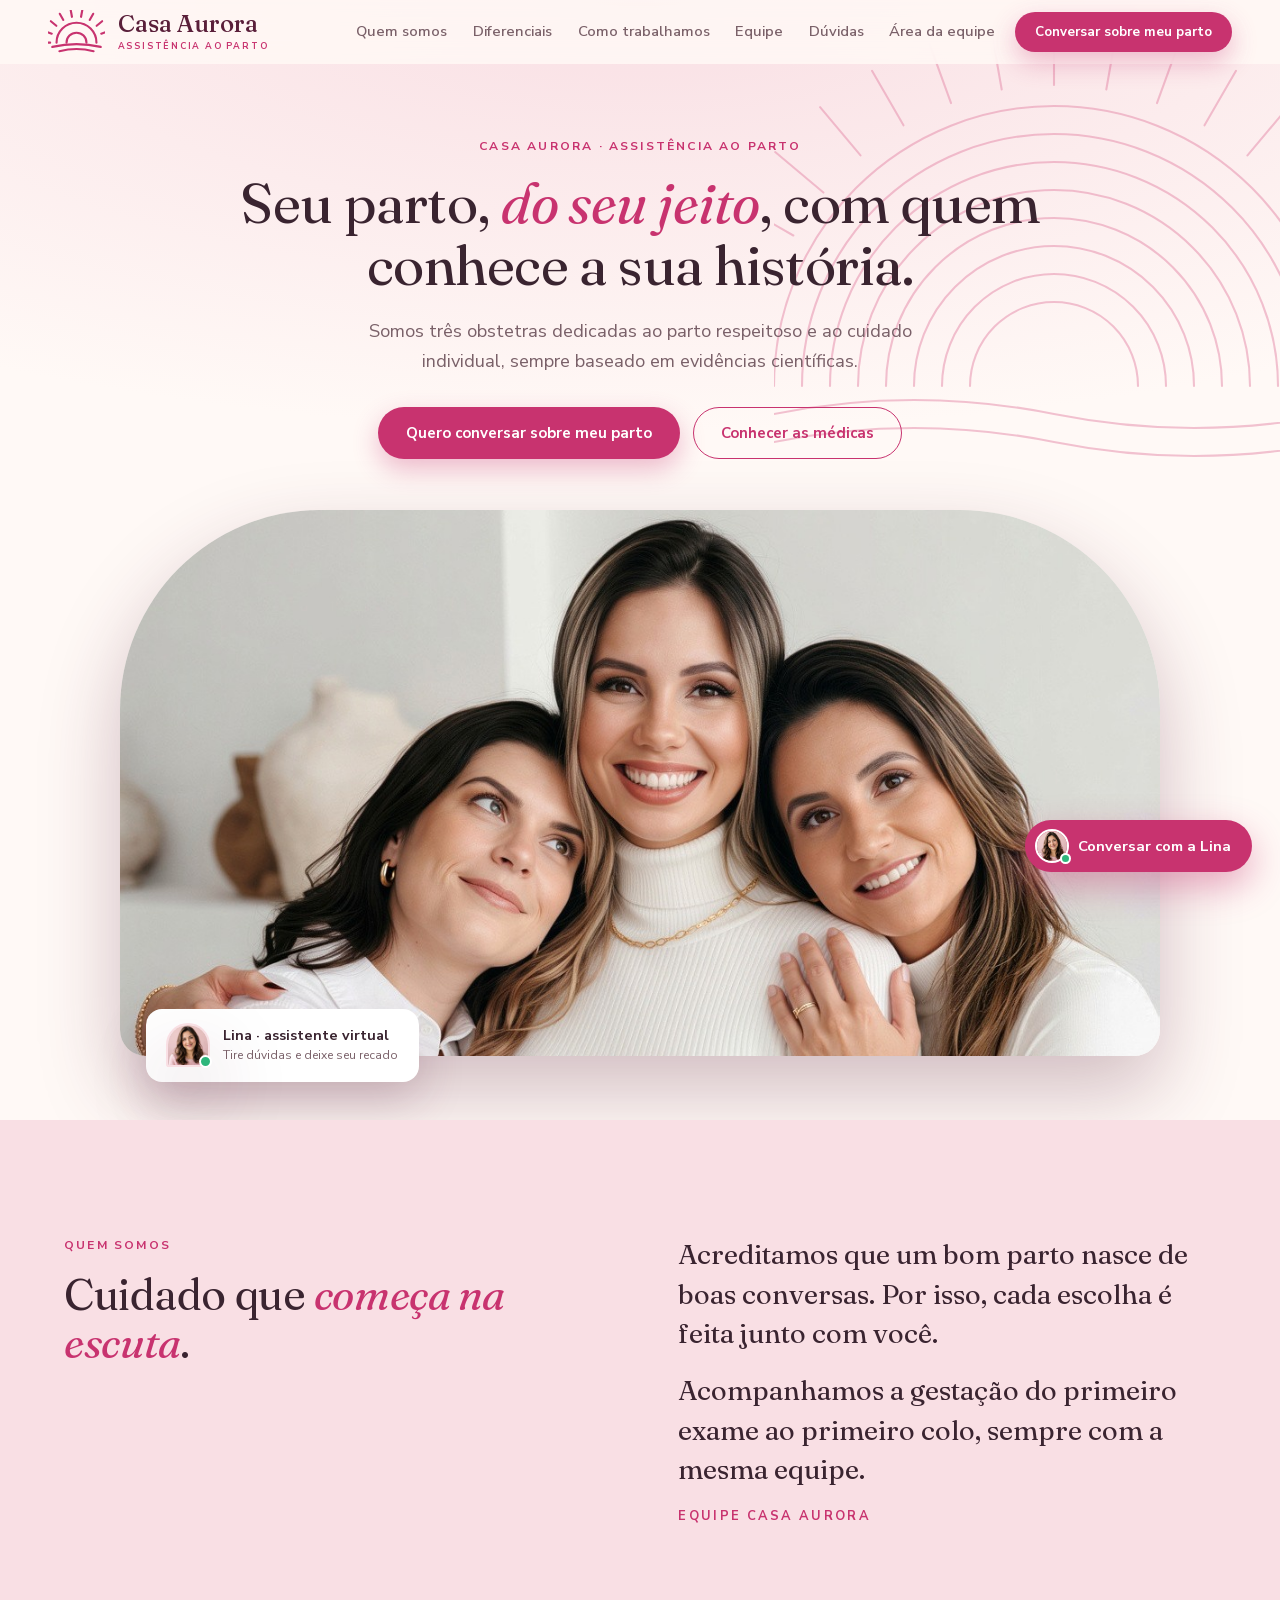
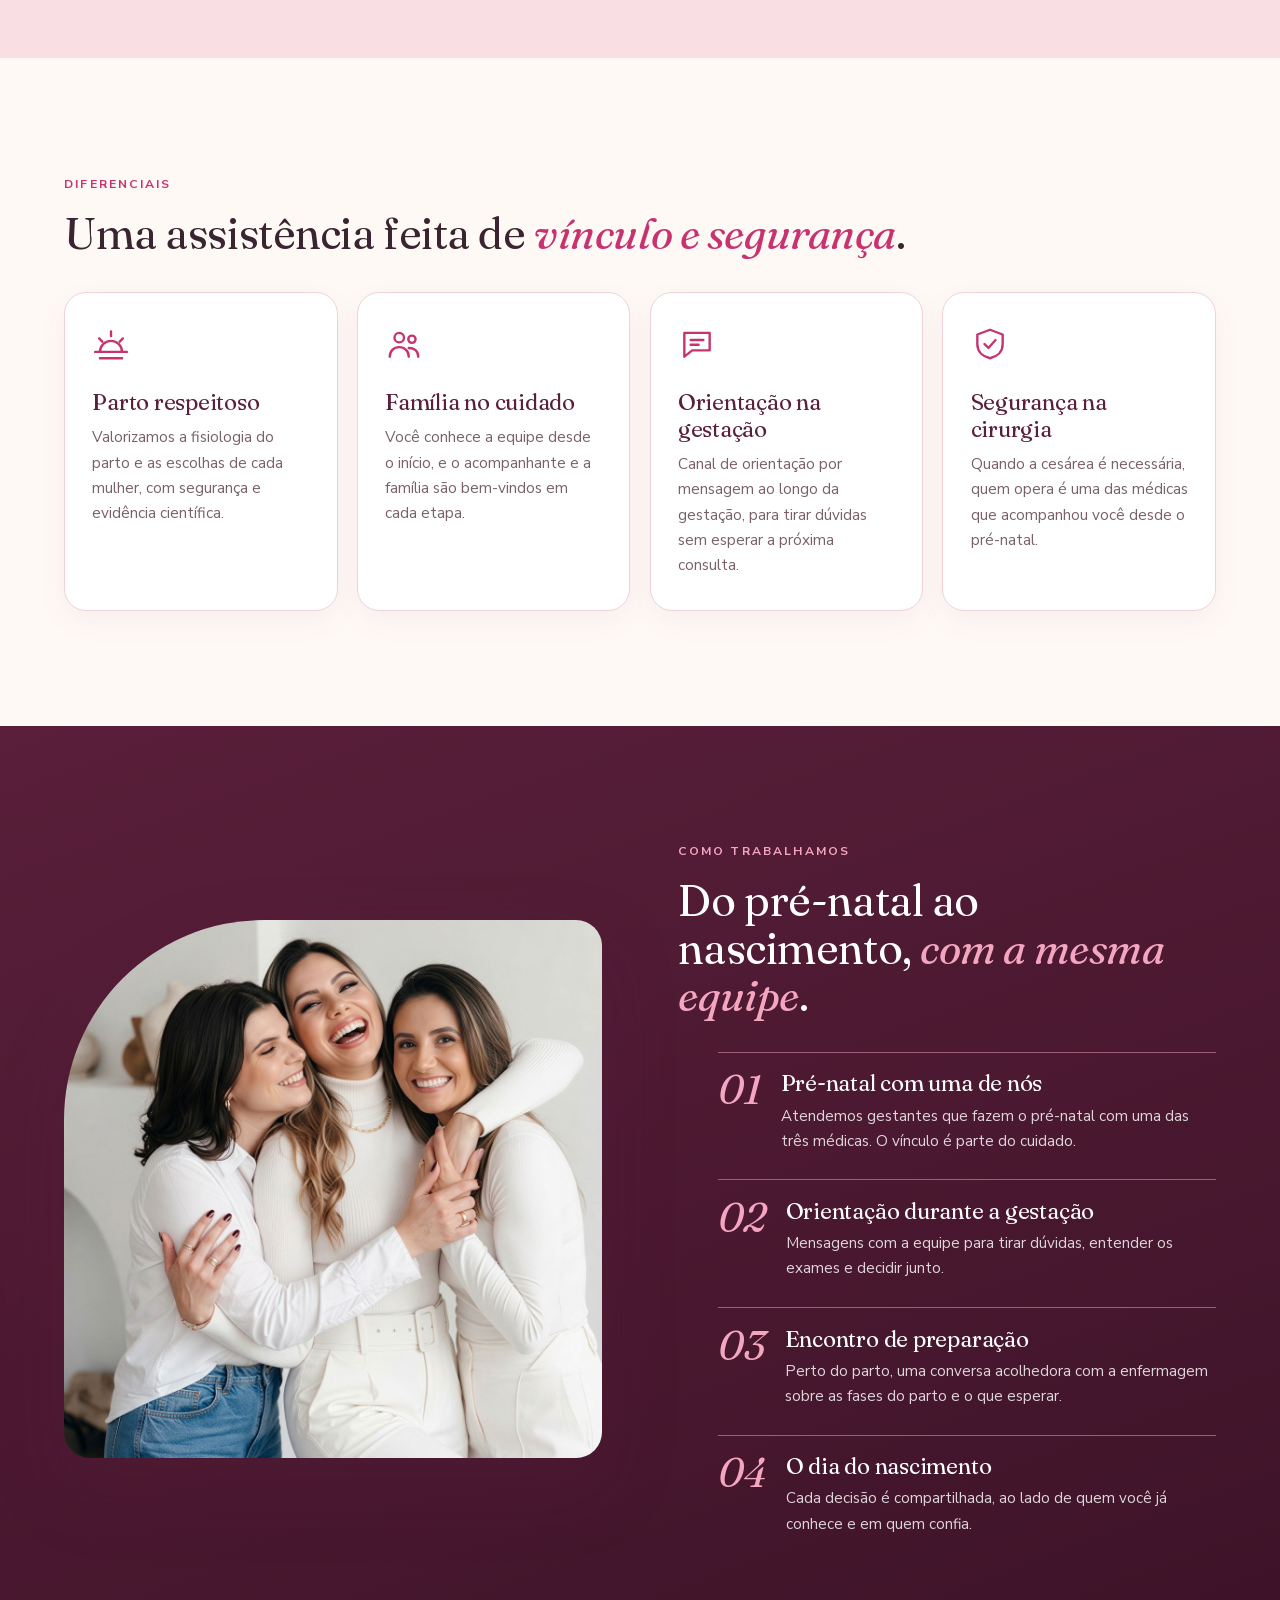
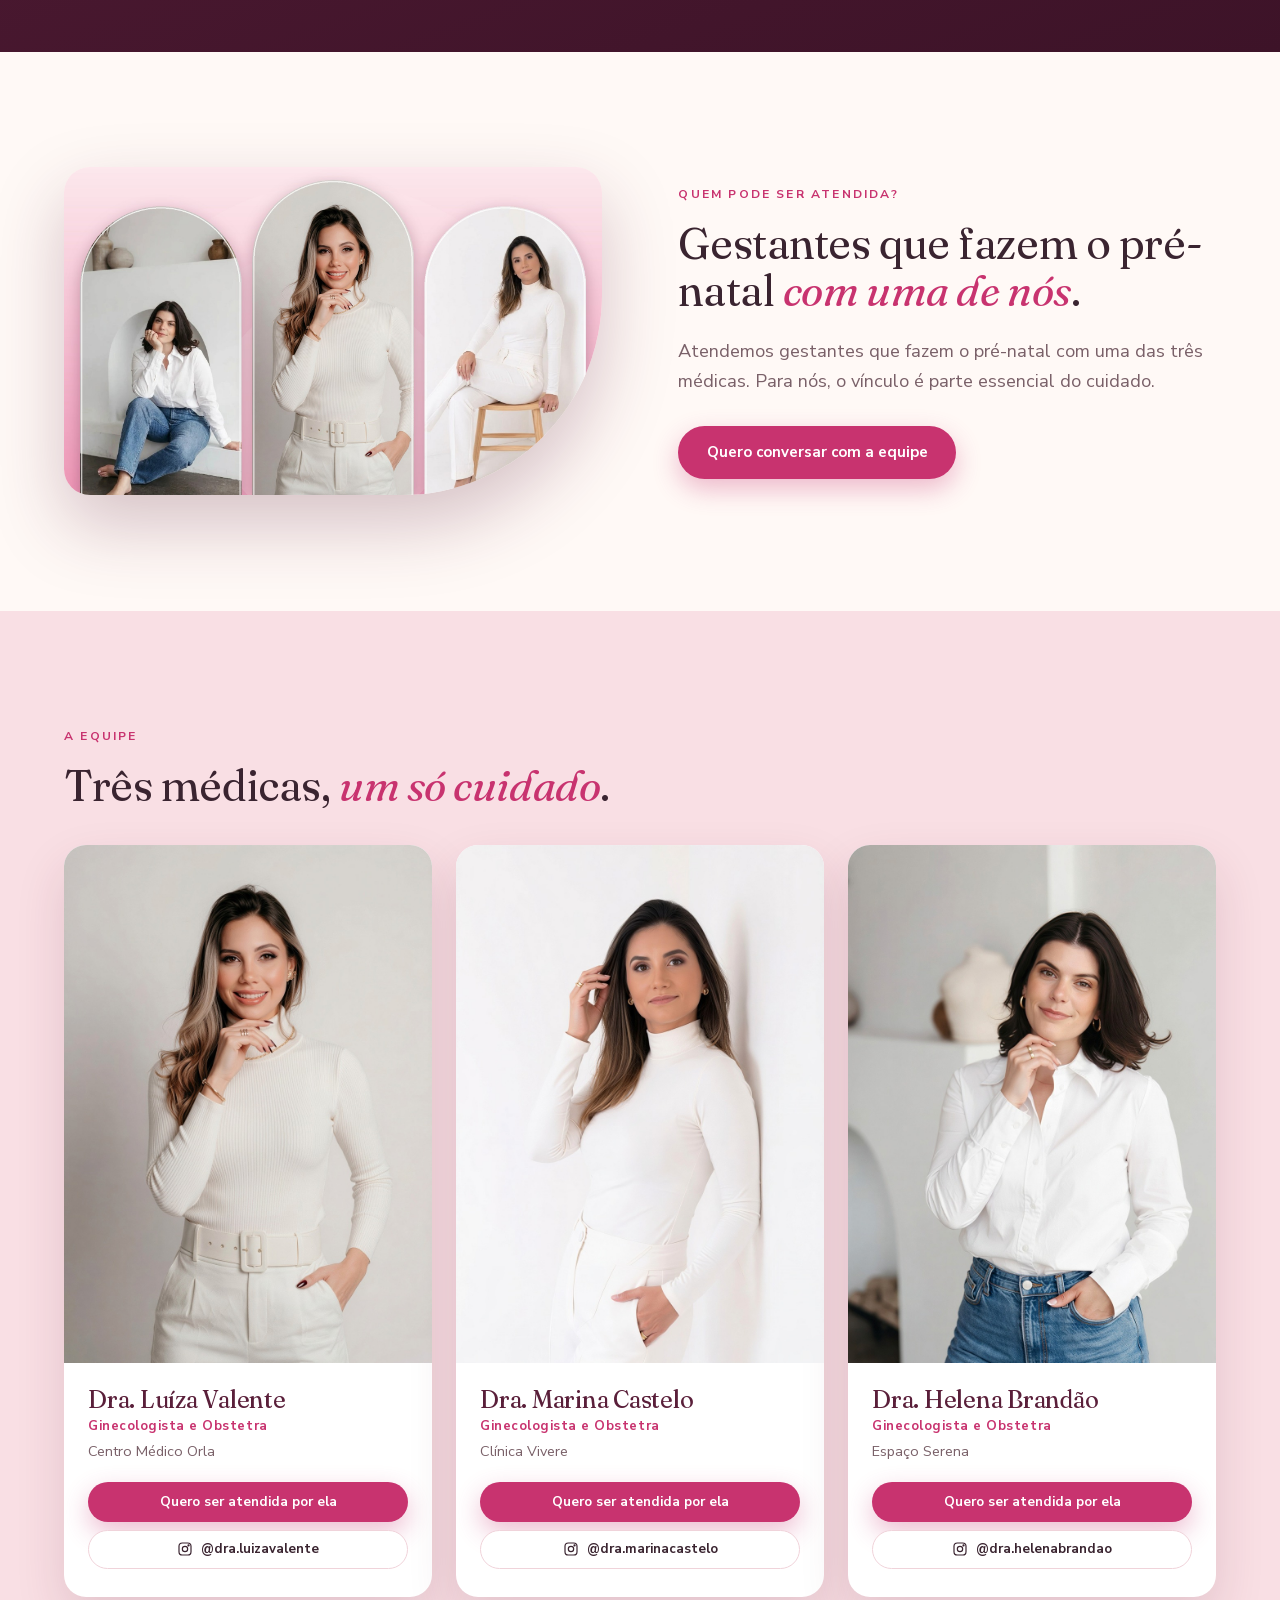
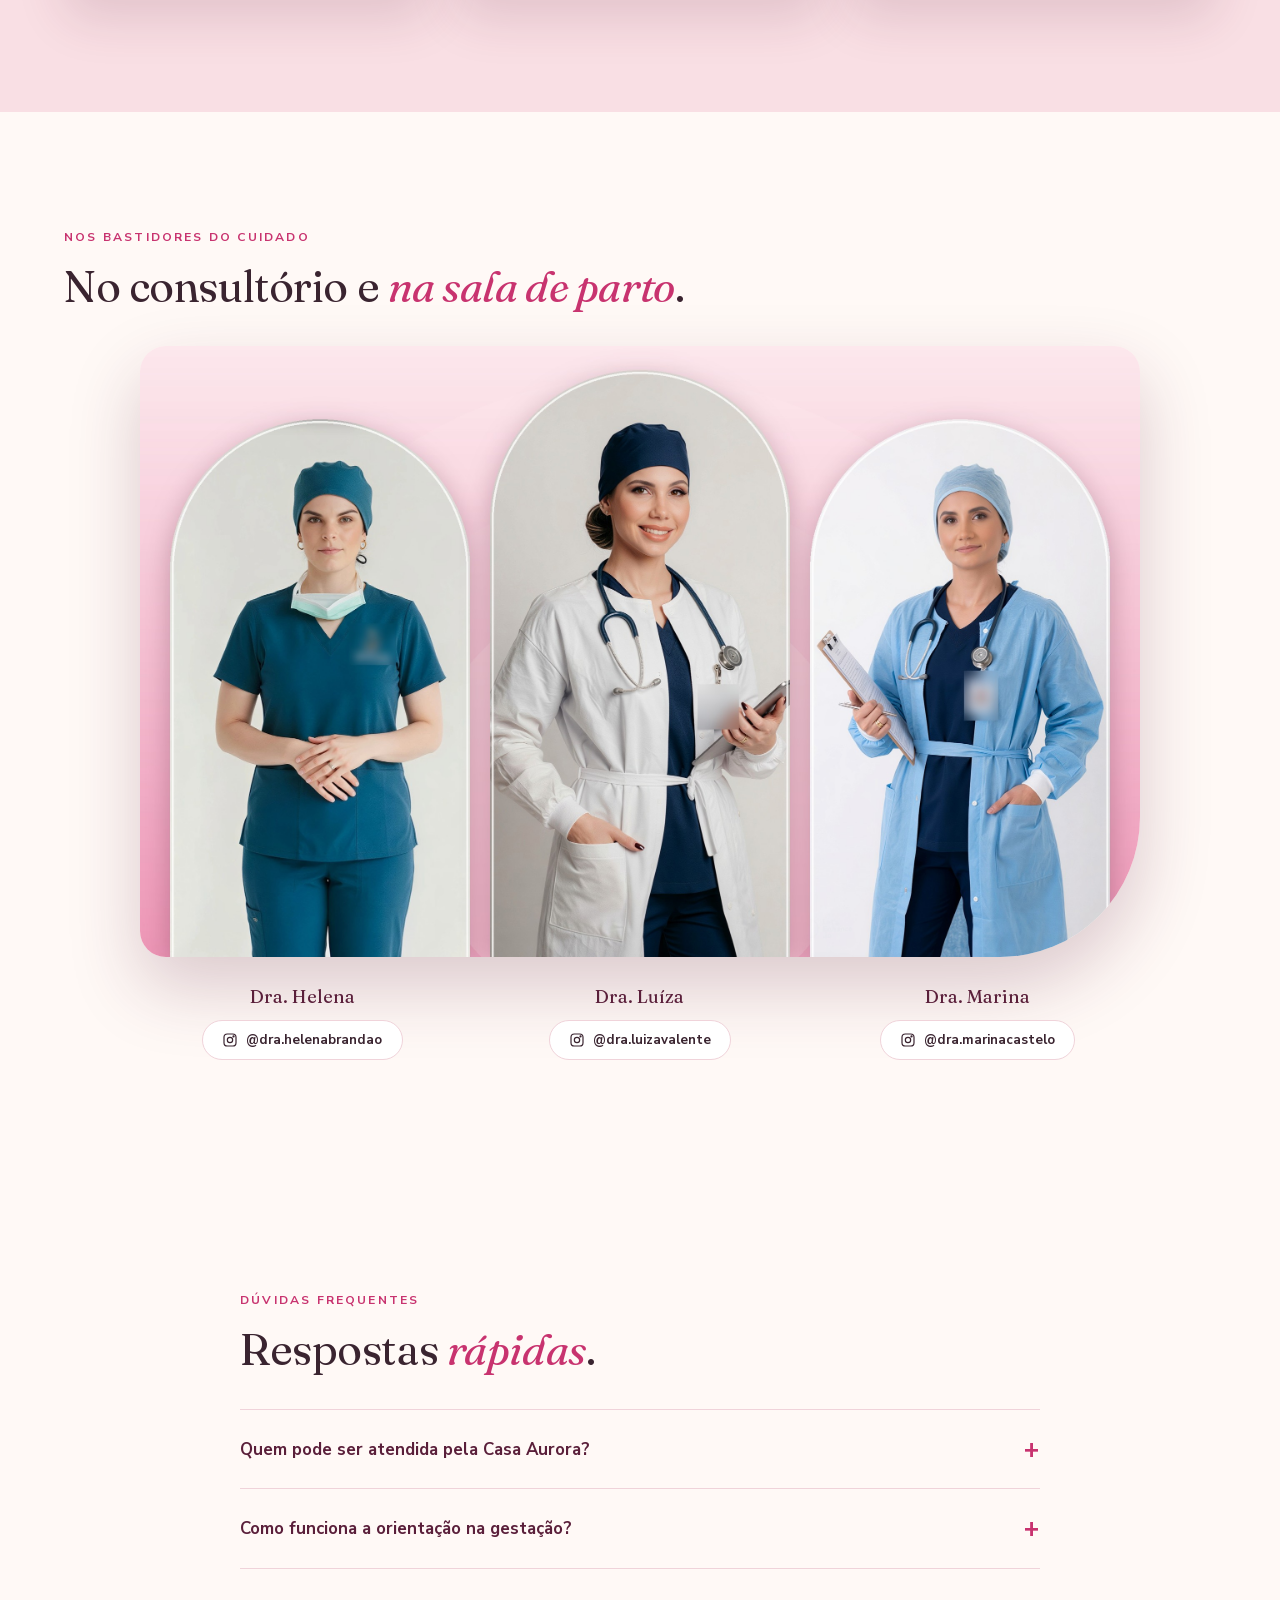
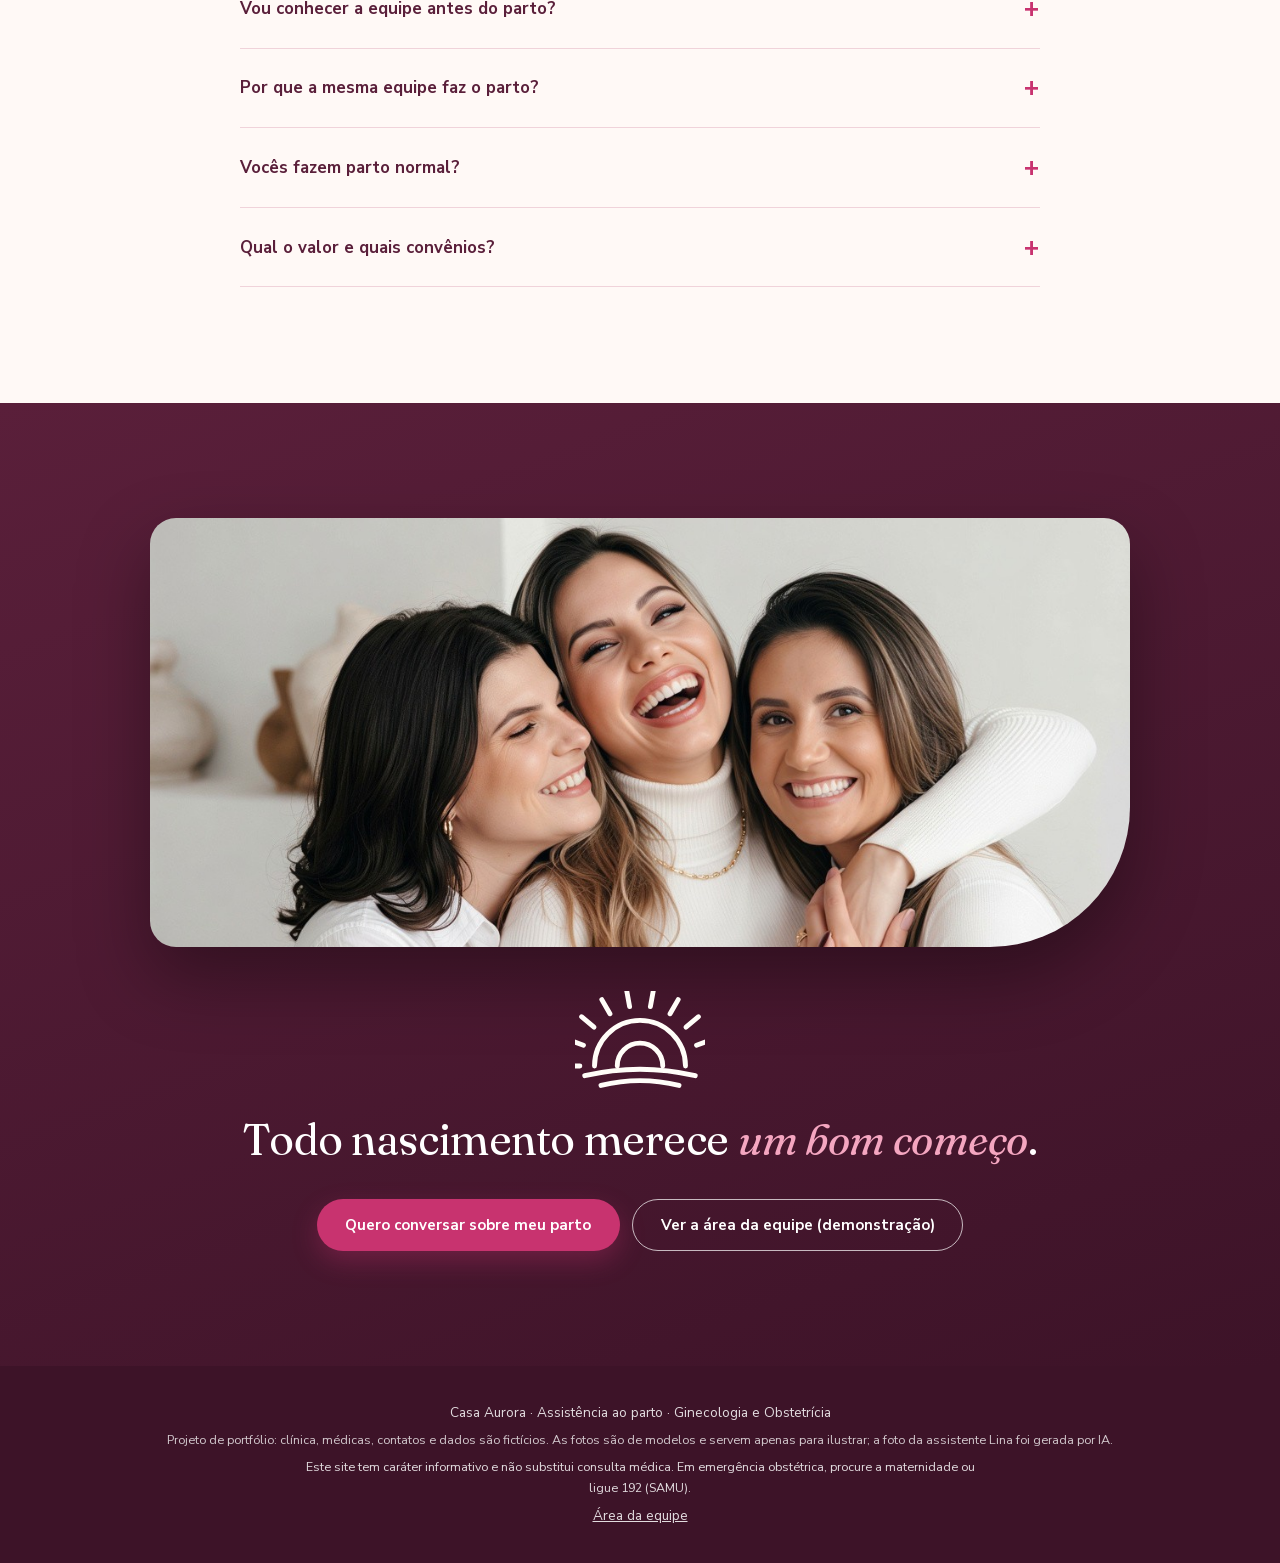
==== commit 55ce89b4: "Atualiza a foto de uniforme da Dra. Helena no trio dos bastidores Co-Authored-By: Claude Sonnet 5.5 " ====
--- a/index.html
+++ b/index.html
@@ -9,8 +9,8 @@
 <meta name="theme-color" content="#f9dfe4">
 <link rel="preload" href="assets/fonts/fraunces-normal-400.woff2" as="font" type="font/woff2" crossorigin>
 <link rel="preload" href="assets/fonts/nunito-sans-normal-400.woff2" as="font" type="font/woff2" crossorigin>
-<link rel="stylesheet" href="css/fonts.css?v=20261018u1">
-<link rel="stylesheet" href="css/site.css?v=20261018u1">
+<link rel="stylesheet" href="css/fonts.css?v=20261018u2">
+<link rel="stylesheet" href="css/site.css?v=20261018u2">
 </head>
 <body class="lp">
 
@@ -135,9 +135,9 @@
   <p><a href="painel.html">Área da equipe</a></p>
 </footer>
 
-<script src="js/config.js?v=20261018u1"></script>
-<script src="js/db.js?v=20261018u1"></script>
-<script src="js/site.js?v=20261018u1"></script>
-<script src="js/assistant.js?v=20261018u1"></script>
+<script src="js/config.js?v=20261018u2"></script>
+<script src="js/db.js?v=20261018u2"></script>
+<script src="js/site.js?v=20261018u2"></script>
+<script src="js/assistant.js?v=20261018u2"></script>
 </body>
 </html>
